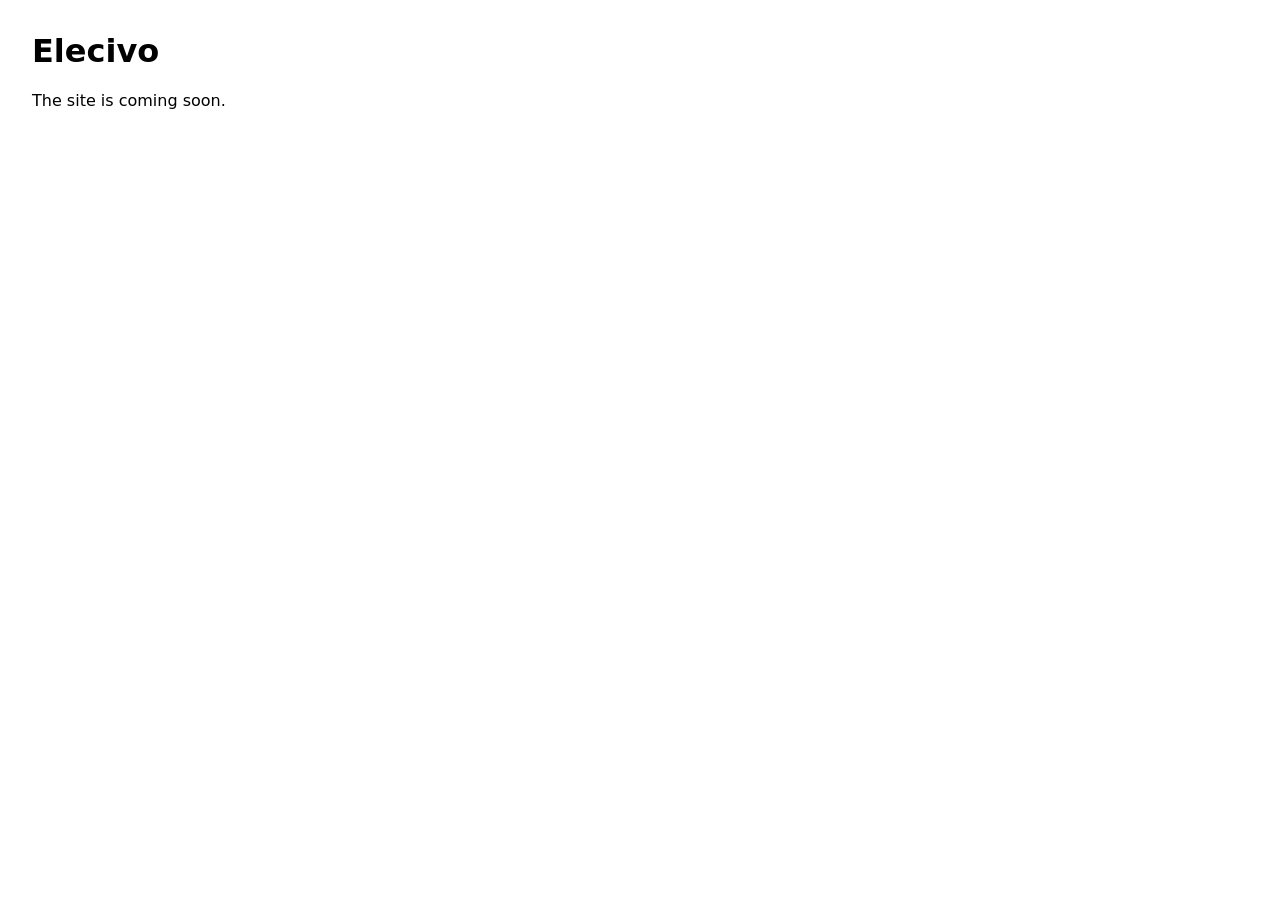
==== index.html @ c80940f4 "chore: placeholder page" ====
<!doctype html><html lang="en"><meta charset="utf-8"><meta name="viewport" content="width=device-width,initial-scale=1"><title>Elecivo</title><body style="font-family:system-ui;margin:2rem"><h1>Elecivo</h1><p>The site is coming soon.</p></body></html>
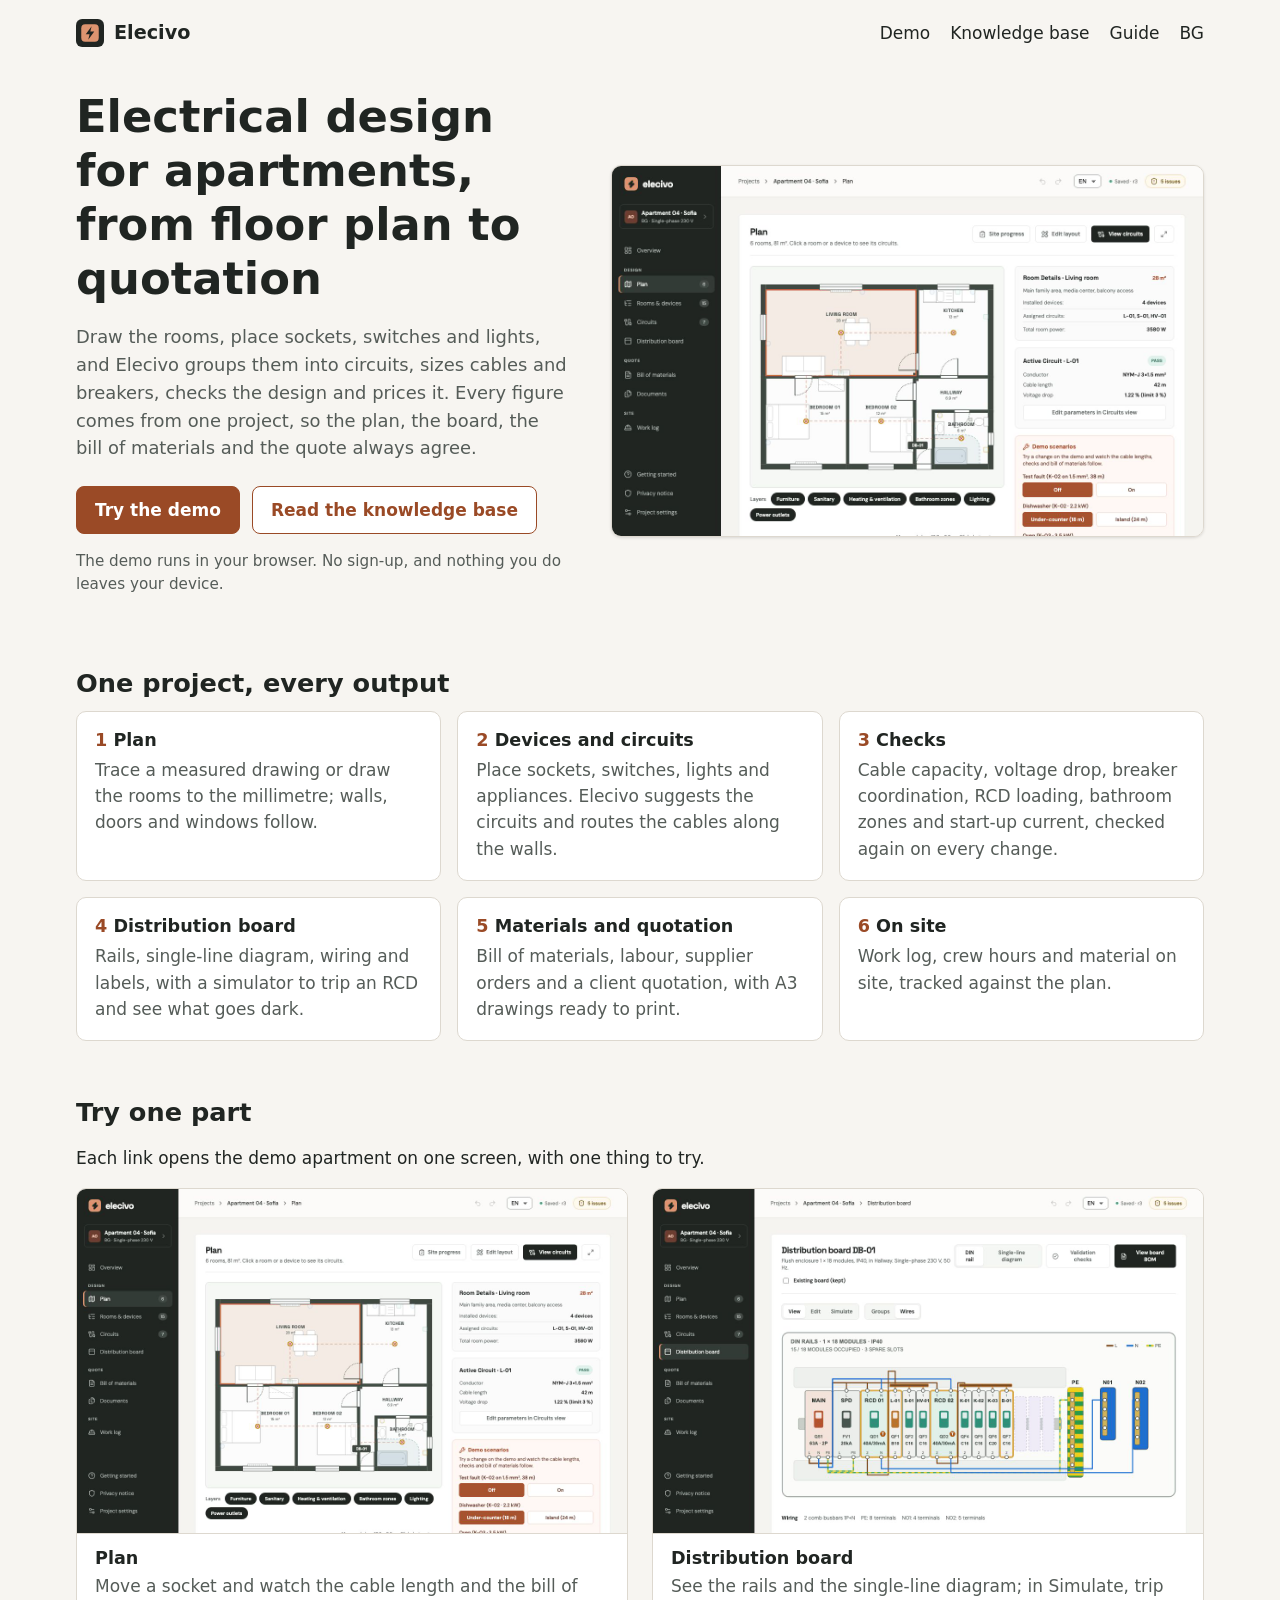
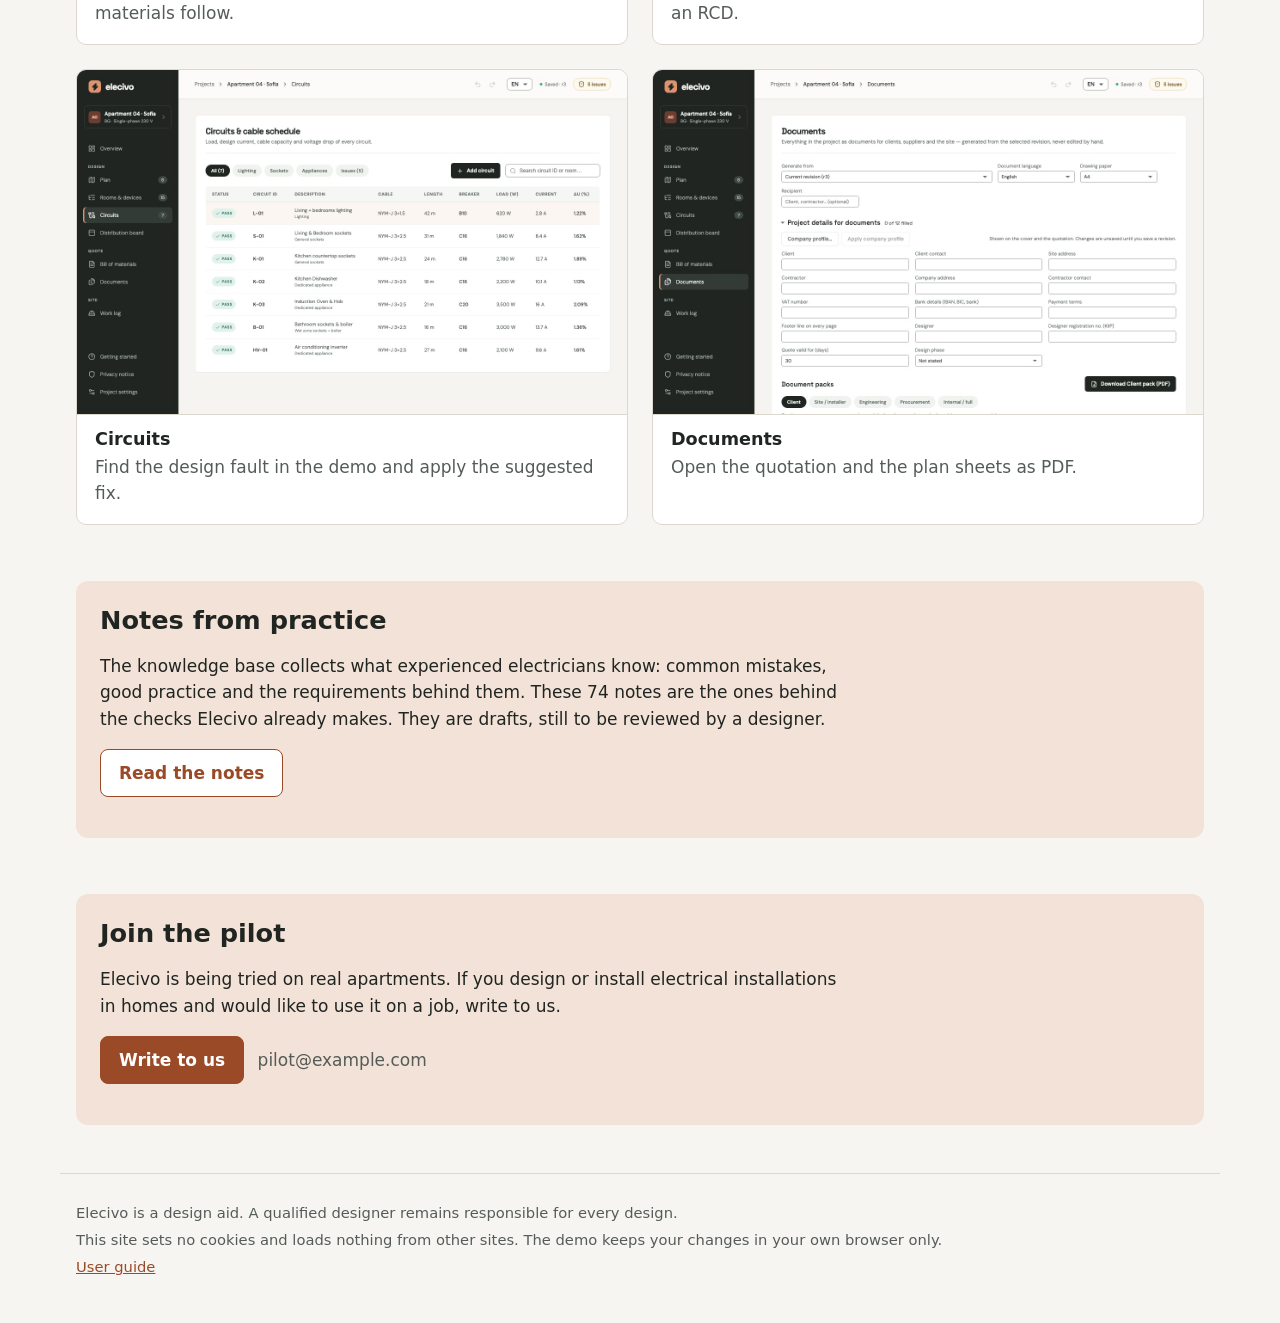
==== commit 6020dd46: "Publish leonid/elecivo@7b198ab" ====
--- a/index.html
+++ b/index.html
@@ -1 +1,97 @@
-<!doctype html><html lang="en"><meta charset="utf-8"><meta name="viewport" content="width=device-width,initial-scale=1"><title>Elecivo</title><body style="font-family:system-ui;margin:2rem"><h1>Elecivo</h1><p>The site is coming soon.</p></body></html>
+<!doctype html>
+<html lang="en">
+<head>
+<meta charset="utf-8">
+<meta name="viewport" content="width=device-width, initial-scale=1">
+<meta name="color-scheme" content="light dark">
+<title>Elecivo — electrical design for apartments</title>
+<meta name="description" content="Draw the rooms, place the devices, and get circuits, cable sizes, checks, the distribution board, the bill of materials and a quotation from one project model.">
+<link rel="icon" href="icon.svg" type="image/svg+xml">
+<link rel="stylesheet" href="site.css">
+</head>
+<body>
+<header class="site-header">
+  <a class="brand" href="./"><img src="icon.svg" alt="" width="28" height="28">Elecivo</a>
+  <nav aria-label="Site">
+    <a href="demo/">Demo</a>
+    <a href="knowledge/">Knowledge base</a>
+    <a href="guide/getting-started.html">Guide</a>
+    <a href="bg/" hreflang="bg" lang="bg" title="На български">BG</a>
+  </nav>
+</header>
+<main>
+  <section class="hero">
+    <div class="hero-text">
+      <h1>Electrical design for apartments, from floor plan to quotation</h1>
+      <p class="lead">Draw the rooms, place sockets, switches and lights, and Elecivo groups them into circuits, sizes cables and breakers, checks the design and prices it. Every figure comes from one project, so the plan, the board, the bill of materials and the quote always agree.</p>
+      <p class="actions">
+        <a class="button primary" href="demo/p/demo-sofia">Try the demo</a>
+        <a class="button" href="knowledge/">Read the knowledge base</a>
+      </p>
+      <p class="note">The demo runs in your browser. No sign-up, and nothing you do leaves your device.</p>
+    </div>
+    <img class="hero-shot" src="screenshots/plan-en.jpg" alt="The floor plan of the demo apartment with its devices and cable routes" width="1280" height="800">
+  </section>
+  <section aria-labelledby="steps">
+    <h2 id="steps">One project, every output</h2>
+    <ol class="steps">
+    <li><h3>Plan</h3><p>Trace a measured drawing or draw the rooms to the millimetre; walls, doors and windows follow.</p></li>
+    <li><h3>Devices and circuits</h3><p>Place sockets, switches, lights and appliances. Elecivo suggests the circuits and routes the cables along the walls.</p></li>
+    <li><h3>Checks</h3><p>Cable capacity, voltage drop, breaker coordination, RCD loading, bathroom zones and start-up current, checked again on every change.</p></li>
+    <li><h3>Distribution board</h3><p>Rails, single-line diagram, wiring and labels, with a simulator to trip an RCD and see what goes dark.</p></li>
+    <li><h3>Materials and quotation</h3><p>Bill of materials, labour, supplier orders and a client quotation, with A3 drawings ready to print.</p></li>
+    <li><h3>On site</h3><p>Work log, crew hours and material on site, tracked against the plan.</p></li>
+    </ol>
+  </section>
+  <section aria-labelledby="try">
+    <h2 id="try">Try one part</h2>
+    <p>Each link opens the demo apartment on one screen, with one thing to try.</p>
+    <ul class="try">
+  <li class="try-card">
+    <a href="demo/p/demo-sofia/plan">
+      <img src="screenshots/plan-en.jpg" alt="The floor plan of the demo apartment with its devices and cable routes" width="1280" height="800" loading="lazy">
+      <h3>Plan</h3>
+    </a>
+    <p>Move a socket and watch the cable length and the bill of materials follow.</p>
+  </li>
+  <li class="try-card">
+    <a href="demo/p/demo-sofia/board">
+      <img src="screenshots/board-en.jpg" alt="The distribution board on its DIN rails" width="1280" height="800" loading="lazy">
+      <h3>Distribution board</h3>
+    </a>
+    <p>See the rails and the single-line diagram; in Simulate, trip an RCD.</p>
+  </li>
+  <li class="try-card">
+    <a href="demo/p/demo-sofia/circuits">
+      <img src="screenshots/circuits-en.jpg" alt="The circuit list with cable sizes, voltage drop and check results" width="1280" height="800" loading="lazy">
+      <h3>Circuits</h3>
+    </a>
+    <p>Find the design fault in the demo and apply the suggested fix.</p>
+  </li>
+  <li class="try-card">
+    <a href="demo/p/demo-sofia/documents">
+      <img src="screenshots/documents-en.jpg" alt="The document list with the quotation and the drawing sheets" width="1280" height="800" loading="lazy">
+      <h3>Documents</h3>
+    </a>
+    <p>Open the quotation and the plan sheets as PDF.</p>
+  </li>
+    </ul>
+  </section>
+  <section class="band" aria-labelledby="knowledge">
+    <h2 id="knowledge">Notes from practice</h2>
+    <p>The knowledge base collects what experienced electricians know: common mistakes, good practice and the requirements behind them. These 74 notes are the ones behind the checks Elecivo already makes. They are drafts, still to be reviewed by a designer.</p>
+    <p><a class="button" href="knowledge/">Read the notes</a></p>
+  </section>
+  <section class="band" aria-labelledby="pilot">
+    <h2 id="pilot">Join the pilot</h2>
+    <p>Elecivo is being tried on real apartments. If you design or install electrical installations in homes and would like to use it on a job, write to us.</p>
+    <p><a class="button primary" href="mailto:pilot@example.com">Write to us</a> <span class="mail">pilot@example.com</span></p>
+  </section>
+</main>
+<footer class="site-footer">
+  <p>Elecivo is a design aid. A qualified designer remains responsible for every design.</p>
+  <p>This site sets no cookies and loads nothing from other sites. The demo keeps your changes in your own browser only.</p>
+  <p><a href="guide/getting-started.html">User guide</a></p>
+</footer>
+</body>
+</html>
--- a/site.css
+++ b/site.css
@@ -0,0 +1,127 @@
+/* The public site. Colours are tokens, redefined for dark mode; nothing loads from another host. */
+:root {
+  --surface: #f7f5f1;
+  --panel: #ffffff;
+  --ink: #202522;
+  --muted: #555c58;
+  --line: #ddd8cf;
+  --accent: #9a4a26;
+  --accent-soft: #f3e2d7;
+  --on-accent: #ffffff;
+  --warn-bg: #fff4d6;
+  --warn-ink: #5c4300;
+  --shadow: 0 1px 3px #0000001f;
+}
+
+@media (prefers-color-scheme: dark) {
+  :root {
+    --surface: #181b19;
+    --panel: #222624;
+    --ink: #ecebe7;
+    --muted: #b3b6b0;
+    --line: #3a3f3c;
+    --accent: #e8a27e;
+    --accent-soft: #3a2a21;
+    --on-accent: #1a1a1a;
+    --warn-bg: #3a3112;
+    --warn-ink: #f4dd9c;
+    --shadow: 0 1px 3px #00000080;
+  }
+}
+
+* { box-sizing: border-box; }
+
+body {
+  margin: 0;
+  background: var(--surface);
+  color: var(--ink);
+  font: 17px/1.55 system-ui, -apple-system, 'Segoe UI', Roboto, sans-serif;
+}
+
+a { color: var(--accent); }
+img { max-width: 100%; height: auto; display: block; }
+h1, h2, h3 { line-height: 1.2; }
+h1 { font-size: clamp(1.9rem, 4vw, 2.8rem); margin: 0 0 16px; }
+h2 { font-size: 1.6rem; margin: 0 0 12px; }
+h3 { font-size: 1.1rem; margin: 0 0 6px; }
+
+.site-header {
+  display: flex;
+  flex-wrap: wrap;
+  gap: 8px 24px;
+  align-items: center;
+  justify-content: space-between;
+  max-width: 1160px;
+  margin: 0 auto;
+  padding: 16px;
+}
+.brand { display: flex; gap: 10px; align-items: center; font-weight: 700; font-size: 1.2rem; color: var(--ink); text-decoration: none; }
+.site-header nav { display: flex; flex-wrap: wrap; gap: 4px 20px; }
+.site-header nav a { color: var(--ink); text-decoration: none; padding: 4px 0; }
+.site-header nav a:hover, .site-header nav a[aria-current] { color: var(--accent); text-decoration: underline; }
+
+main { max-width: 1160px; margin: 0 auto; padding: 0 16px 48px; }
+main > section { margin-top: 56px; }
+
+.hero { display: grid; grid-template-columns: minmax(0, 5fr) minmax(0, 6fr); gap: 40px; align-items: center; margin-top: 24px; }
+.hero-shot { border-radius: 10px; box-shadow: var(--shadow); border: 1px solid var(--line); }
+.lead { font-size: 1.12rem; color: var(--muted); }
+.note { color: var(--muted); font-size: 0.95rem; }
+.actions { display: flex; flex-wrap: wrap; gap: 12px; margin: 24px 0 8px; }
+
+.button {
+  display: inline-block;
+  padding: 10px 18px;
+  border-radius: 8px;
+  border: 1px solid var(--accent);
+  color: var(--accent);
+  background: var(--panel);
+  font-weight: 600;
+  text-decoration: none;
+}
+.button.primary { background: var(--accent); color: var(--on-accent); }
+.button:hover { filter: brightness(0.92); }
+.button:focus-visible, a:focus-visible, input:focus-visible, select:focus-visible { outline: 3px solid var(--accent); outline-offset: 2px; }
+
+.steps { list-style: none; padding: 0; margin: 0; display: grid; grid-template-columns: repeat(3, minmax(0, 1fr)); gap: 16px; counter-reset: step; }
+.steps li { background: var(--panel); border: 1px solid var(--line); border-radius: 10px; padding: 18px; counter-increment: step; }
+.steps h3::before { content: counter(step) '  '; color: var(--accent); }
+.steps p { margin: 0; color: var(--muted); }
+
+.try { list-style: none; padding: 0; margin: 16px 0 0; display: grid; grid-template-columns: repeat(2, minmax(0, 1fr)); gap: 24px; }
+.try-card { background: var(--panel); border: 1px solid var(--line); border-radius: 10px; overflow: hidden; }
+.try-card a { color: var(--ink); text-decoration: none; }
+.try-card a:hover h3 { color: var(--accent); text-decoration: underline; }
+.try-card img { border-bottom: 1px solid var(--line); }
+.try-card h3 { margin: 14px 18px 4px; }
+.try-card p { margin: 0 18px 18px; color: var(--muted); }
+
+.band { background: var(--accent-soft); border-radius: 12px; padding: 24px; }
+.band p { max-width: 70ch; }
+.mail { color: var(--muted); margin-left: 8px; }
+
+.site-footer { max-width: 1160px; margin: 0 auto; padding: 24px 16px 40px; border-top: 1px solid var(--line); color: var(--muted); font-size: 0.92rem; }
+.site-footer p { margin: 4px 0; }
+
+/* knowledge base */
+.warning { background: var(--warn-bg); color: var(--warn-ink); border-radius: 8px; padding: 12px 16px; }
+.filters { display: flex; flex-wrap: wrap; gap: 12px 20px; align-items: end; margin: 24px 0; }
+.filters label { display: flex; flex-direction: column; gap: 4px; font-size: 0.9rem; color: var(--muted); }
+.filters input, .filters select { font: inherit; color: var(--ink); background: var(--panel); border: 1px solid var(--line); border-radius: 6px; padding: 6px 10px; min-width: 0; }
+.filters output { color: var(--muted); padding-bottom: 8px; }
+.cards { display: grid; gap: 12px; }
+.card { background: var(--panel); border: 1px solid var(--line); border-radius: 10px; padding: 16px 18px; }
+.card p { margin: 6px 0; overflow-wrap: anywhere; }
+.card[hidden] { display: none; }
+.tags { display: flex; flex-wrap: wrap; gap: 6px; align-items: center; }
+.badge { font-size: 0.8rem; border: 1px solid var(--line); border-radius: 999px; padding: 1px 10px; color: var(--muted); }
+.badge.draft { border-color: var(--warn-ink); color: var(--warn-ink); background: var(--warn-bg); }
+.id { margin-left: auto; font-size: 0.85rem; color: var(--muted); }
+.ref { font-size: 0.9rem; color: var(--muted); }
+.unverified { font-style: italic; }
+
+@media (max-width: 820px) {
+  .hero { grid-template-columns: minmax(0, 1fr); }
+  .steps { grid-template-columns: minmax(0, 1fr); }
+  .try { grid-template-columns: minmax(0, 1fr); }
+}
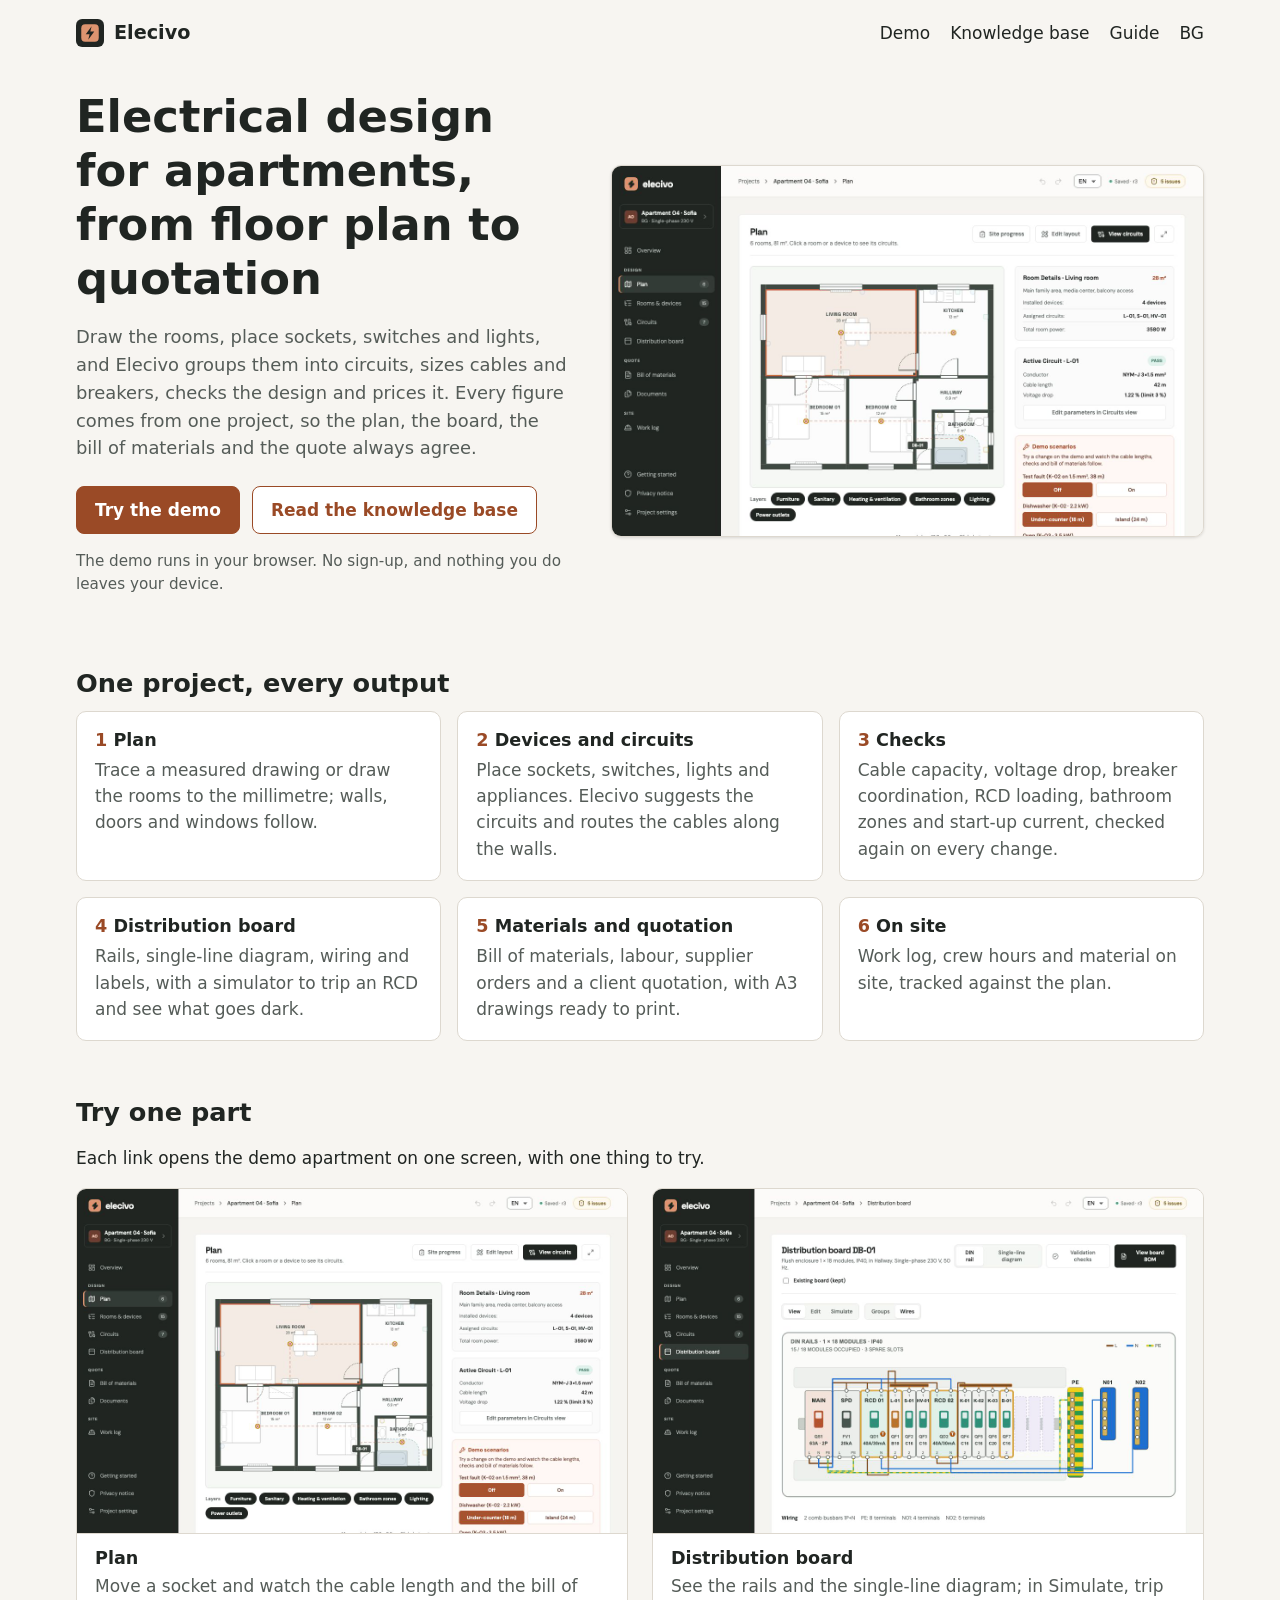
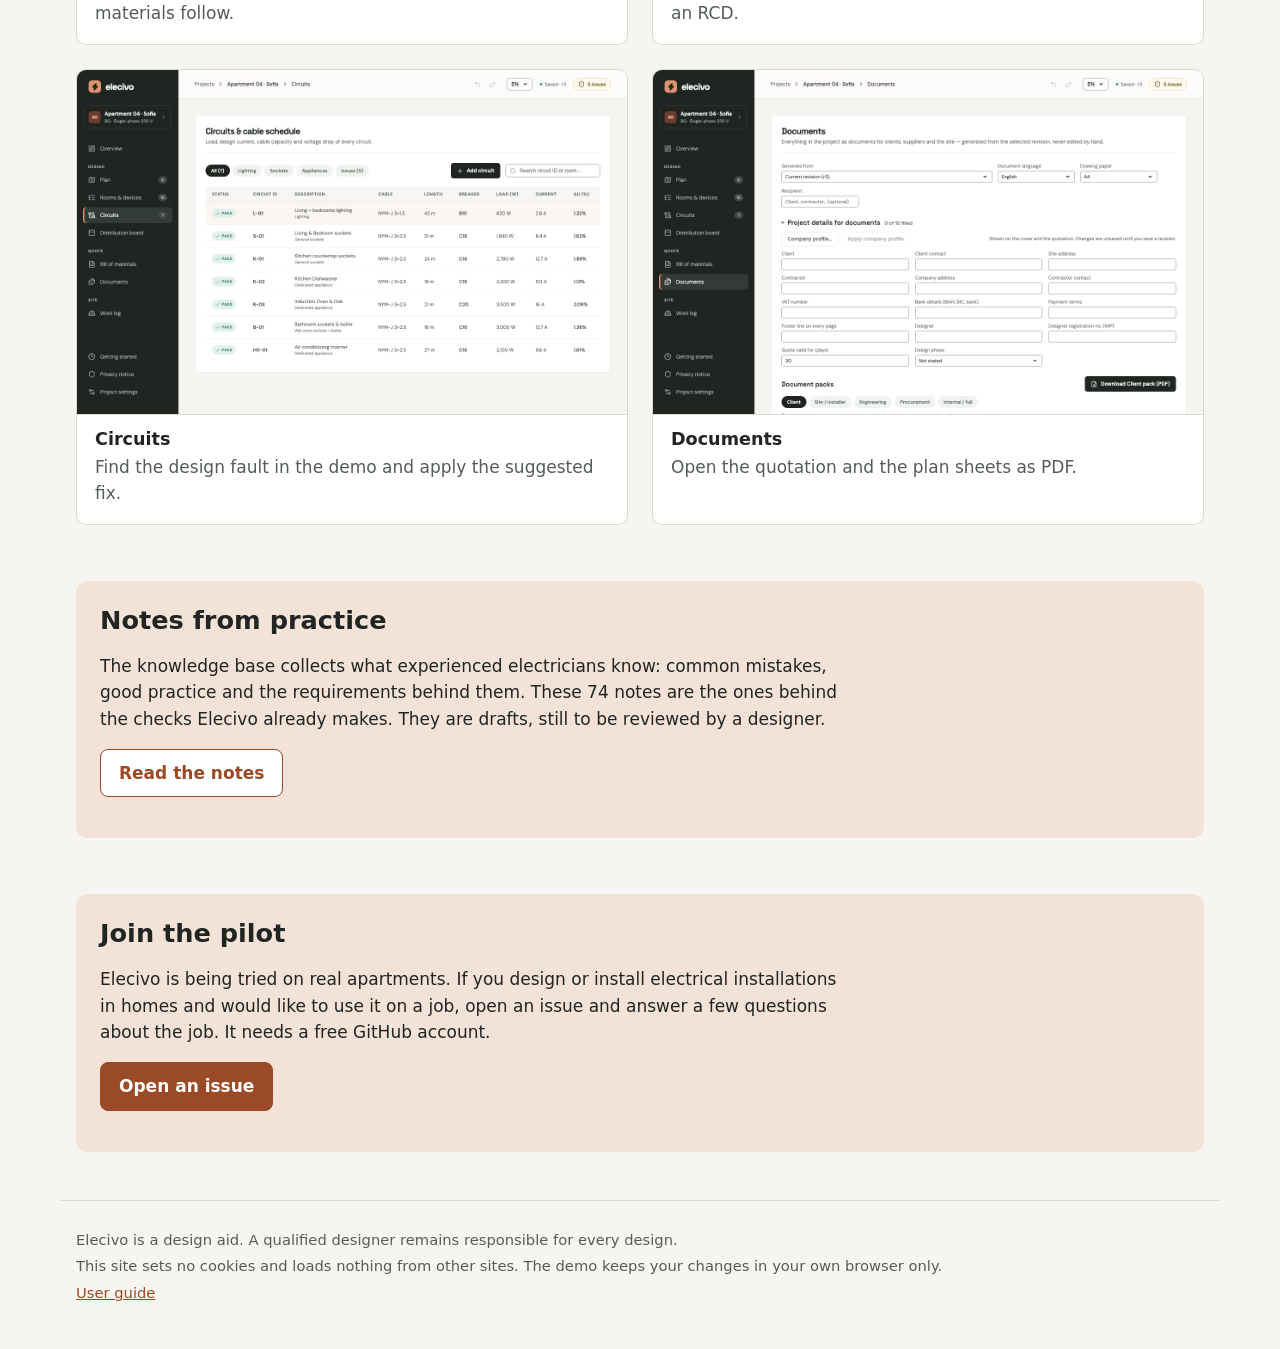
==== commit cca10be6: "Publish leonid/elecivo@84cce91" ====
--- a/index.html
+++ b/index.html
@@ -84,8 +84,8 @@
   </section>
   <section class="band" aria-labelledby="pilot">
     <h2 id="pilot">Join the pilot</h2>
-    <p>Elecivo is being tried on real apartments. If you design or install electrical installations in homes and would like to use it on a job, write to us.</p>
-    <p><a class="button primary" href="mailto:pilot@example.com">Write to us</a> <span class="mail">pilot@example.com</span></p>
+    <p>Elecivo is being tried on real apartments. If you design or install electrical installations in homes and would like to use it on a job, open an issue and answer a few questions about the job. It needs a free GitHub account.</p>
+    <p><a class="button primary" href="https://github.com/leonid/elecivo-site/issues/new?template=pilot.yml" rel="noopener">Open an issue</a></p>
   </section>
 </main>
 <footer class="site-footer">
--- a/site.css
+++ b/site.css
@@ -98,7 +98,6 @@
 
 .band { background: var(--accent-soft); border-radius: 12px; padding: 24px; }
 .band p { max-width: 70ch; }
-.mail { color: var(--muted); margin-left: 8px; }
 
 .site-footer { max-width: 1160px; margin: 0 auto; padding: 24px 16px 40px; border-top: 1px solid var(--line); color: var(--muted); font-size: 0.92rem; }
 .site-footer p { margin: 4px 0; }
@@ -117,6 +116,7 @@
 .badge { font-size: 0.8rem; border: 1px solid var(--line); border-radius: 999px; padding: 1px 10px; color: var(--muted); }
 .badge.draft { border-color: var(--warn-ink); color: var(--warn-ink); background: var(--warn-bg); }
 .id { margin-left: auto; font-size: 0.85rem; color: var(--muted); }
+.card-art { width: 100%; max-width: 640px; border-radius: 8px; margin: 10px 0; }
 .ref { font-size: 0.9rem; color: var(--muted); }
 .unverified { font-style: italic; }
 
